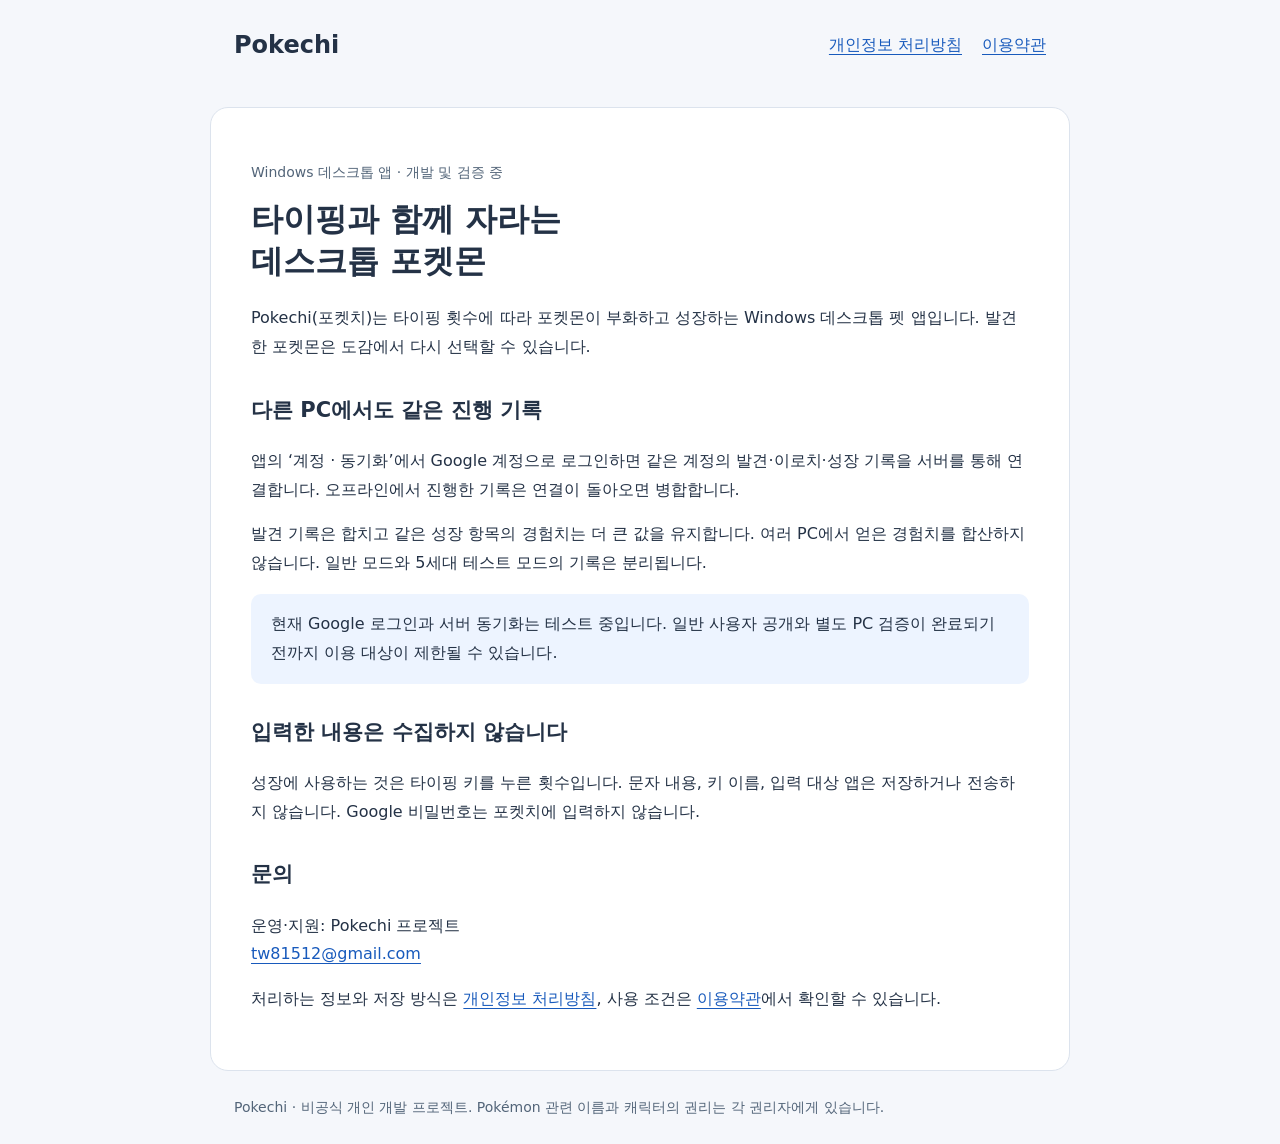
==== index.html @ 052d6621 "Add Pokechi public app and account data information" ====
<!doctype html><html lang="ko"><head><meta charset="utf-8"><meta name="viewport" content="width=device-width, initial-scale=1"><title>Pokechi — 데스크톱 포켓몬 성장 기록</title><meta name="description" content="Pokechi 데스크톱 앱과 Google 로그인 기반 포켓몬 진행 동기화 안내"><link rel="stylesheet" href="style.css"></head><body><header><a href="./">Pokechi</a><nav aria-label="주요 메뉴"><a href="privacy.html">개인정보 처리방침</a><a href="terms.html">이용약관</a></nav></header><main><p class="tag">Windows 데스크톱 앱 · 개발 및 검증 중</p><h1>타이핑과 함께 자라는<br>데스크톱 포켓몬</h1><p>Pokechi(포켓치)는 타이핑 횟수에 따라 포켓몬이 부화하고 성장하는 Windows 데스크톱 펫 앱입니다. 발견한 포켓몬은 도감에서 다시 선택할 수 있습니다.</p><h2>다른 PC에서도 같은 진행 기록</h2><p>앱의 ‘계정 · 동기화’에서 Google 계정으로 로그인하면 같은 계정의 발견·이로치·성장 기록을 서버를 통해 연결합니다. 오프라인에서 진행한 기록은 연결이 돌아오면 병합합니다.</p><p>발견 기록은 합치고 같은 성장 항목의 경험치는 더 큰 값을 유지합니다. 여러 PC에서 얻은 경험치를 합산하지 않습니다. 일반 모드와 5세대 테스트 모드의 기록은 분리됩니다.</p><div class="notice">현재 Google 로그인과 서버 동기화는 테스트 중입니다. 일반 사용자 공개와 별도 PC 검증이 완료되기 전까지 이용 대상이 제한될 수 있습니다.</div><h2>입력한 내용은 수집하지 않습니다</h2><p>성장에 사용하는 것은 타이핑 키를 누른 횟수입니다. 문자 내용, 키 이름, 입력 대상 앱은 저장하거나 전송하지 않습니다. Google 비밀번호는 포켓치에 입력하지 않습니다.</p><h2>문의</h2><p>운영·지원: Pokechi 프로젝트<br><a href="mailto:tw81512@gmail.com">tw81512@gmail.com</a></p><p>처리하는 정보와 저장 방식은 <a href="privacy.html">개인정보 처리방침</a>, 사용 조건은 <a href="terms.html">이용약관</a>에서 확인할 수 있습니다.</p></main><footer>Pokechi · 비공식 개인 개발 프로젝트. Pokémon 관련 이름과 캐릭터의 권리는 각 권리자에게 있습니다.</footer></body></html>
---- style.css ----
:root{font-family:system-ui,"Malgun Gothic",sans-serif;color:#243246;background:#f5f7fb;line-height:1.8}*{box-sizing:border-box}body{margin:0}header,main,footer{max-width:860px;margin:auto;padding:24px}header{display:flex;justify-content:space-between;align-items:center;gap:20px;flex-wrap:wrap}a{color:#185abc;text-underline-offset:4px}header>a{font-size:24px;font-weight:750;text-decoration:none;color:#243246}nav{display:flex;gap:20px;flex-wrap:wrap}main{background:white;border:1px solid #dce3ed;border-radius:18px;padding:40px;margin-top:16px}h1{font-size:32px;line-height:1.3;margin-top:0}h2{font-size:21px;margin-top:30px}p,ul{margin-top:12px}.tag{font-size:14px;color:#536579}.notice{padding:16px 20px;background:#edf4ff;border-radius:10px}footer{font-size:14px;color:#536579}@media(max-width:600px){main{margin:0 12px;padding:24px}h1{font-size:27px}header,footer{padding:20px}nav{gap:14px}}
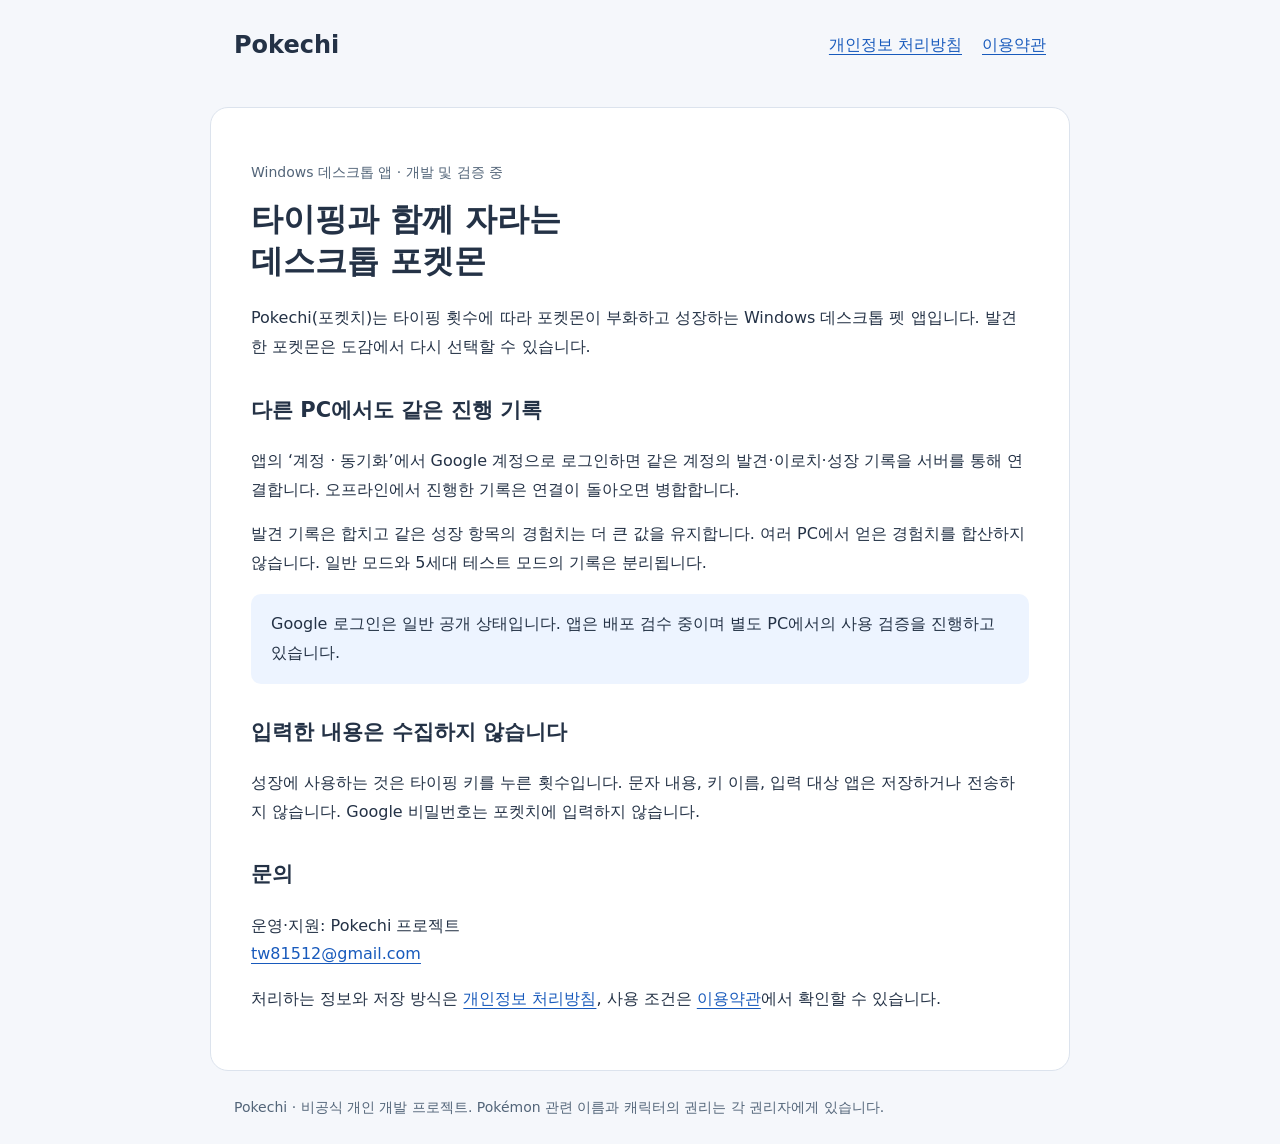
==== commit 18cad756: "Reflect production Google sign-in status" ====
--- a/index.html
+++ b/index.html
@@ -1 +1 @@
-<!doctype html><html lang="ko"><head><meta charset="utf-8"><meta name="viewport" content="width=device-width, initial-scale=1"><title>Pokechi — 데스크톱 포켓몬 성장 기록</title><meta name="description" content="Pokechi 데스크톱 앱과 Google 로그인 기반 포켓몬 진행 동기화 안내"><link rel="stylesheet" href="style.css"></head><body><header><a href="./">Pokechi</a><nav aria-label="주요 메뉴"><a href="privacy.html">개인정보 처리방침</a><a href="terms.html">이용약관</a></nav></header><main><p class="tag">Windows 데스크톱 앱 · 개발 및 검증 중</p><h1>타이핑과 함께 자라는<br>데스크톱 포켓몬</h1><p>Pokechi(포켓치)는 타이핑 횟수에 따라 포켓몬이 부화하고 성장하는 Windows 데스크톱 펫 앱입니다. 발견한 포켓몬은 도감에서 다시 선택할 수 있습니다.</p><h2>다른 PC에서도 같은 진행 기록</h2><p>앱의 ‘계정 · 동기화’에서 Google 계정으로 로그인하면 같은 계정의 발견·이로치·성장 기록을 서버를 통해 연결합니다. 오프라인에서 진행한 기록은 연결이 돌아오면 병합합니다.</p><p>발견 기록은 합치고 같은 성장 항목의 경험치는 더 큰 값을 유지합니다. 여러 PC에서 얻은 경험치를 합산하지 않습니다. 일반 모드와 5세대 테스트 모드의 기록은 분리됩니다.</p><div class="notice">현재 Google 로그인과 서버 동기화는 테스트 중입니다. 일반 사용자 공개와 별도 PC 검증이 완료되기 전까지 이용 대상이 제한될 수 있습니다.</div><h2>입력한 내용은 수집하지 않습니다</h2><p>성장에 사용하는 것은 타이핑 키를 누른 횟수입니다. 문자 내용, 키 이름, 입력 대상 앱은 저장하거나 전송하지 않습니다. Google 비밀번호는 포켓치에 입력하지 않습니다.</p><h2>문의</h2><p>운영·지원: Pokechi 프로젝트<br><a href="mailto:tw81512@gmail.com">tw81512@gmail.com</a></p><p>처리하는 정보와 저장 방식은 <a href="privacy.html">개인정보 처리방침</a>, 사용 조건은 <a href="terms.html">이용약관</a>에서 확인할 수 있습니다.</p></main><footer>Pokechi · 비공식 개인 개발 프로젝트. Pokémon 관련 이름과 캐릭터의 권리는 각 권리자에게 있습니다.</footer></body></html>
+<!doctype html><html lang="ko"><head><meta charset="utf-8"><meta name="viewport" content="width=device-width, initial-scale=1"><title>Pokechi — 데스크톱 포켓몬 성장 기록</title><meta name="description" content="Pokechi 데스크톱 앱과 Google 로그인 기반 포켓몬 진행 동기화 안내"><link rel="stylesheet" href="style.css"></head><body><header><a href="./">Pokechi</a><nav aria-label="주요 메뉴"><a href="privacy.html">개인정보 처리방침</a><a href="terms.html">이용약관</a></nav></header><main><p class="tag">Windows 데스크톱 앱 · 개발 및 검증 중</p><h1>타이핑과 함께 자라는<br>데스크톱 포켓몬</h1><p>Pokechi(포켓치)는 타이핑 횟수에 따라 포켓몬이 부화하고 성장하는 Windows 데스크톱 펫 앱입니다. 발견한 포켓몬은 도감에서 다시 선택할 수 있습니다.</p><h2>다른 PC에서도 같은 진행 기록</h2><p>앱의 ‘계정 · 동기화’에서 Google 계정으로 로그인하면 같은 계정의 발견·이로치·성장 기록을 서버를 통해 연결합니다. 오프라인에서 진행한 기록은 연결이 돌아오면 병합합니다.</p><p>발견 기록은 합치고 같은 성장 항목의 경험치는 더 큰 값을 유지합니다. 여러 PC에서 얻은 경험치를 합산하지 않습니다. 일반 모드와 5세대 테스트 모드의 기록은 분리됩니다.</p><div class="notice">Google 로그인은 일반 공개 상태입니다. 앱은 배포 검수 중이며 별도 PC에서의 사용 검증을 진행하고 있습니다.</div><h2>입력한 내용은 수집하지 않습니다</h2><p>성장에 사용하는 것은 타이핑 키를 누른 횟수입니다. 문자 내용, 키 이름, 입력 대상 앱은 저장하거나 전송하지 않습니다. Google 비밀번호는 포켓치에 입력하지 않습니다.</p><h2>문의</h2><p>운영·지원: Pokechi 프로젝트<br><a href="mailto:tw81512@gmail.com">tw81512@gmail.com</a></p><p>처리하는 정보와 저장 방식은 <a href="privacy.html">개인정보 처리방침</a>, 사용 조건은 <a href="terms.html">이용약관</a>에서 확인할 수 있습니다.</p></main><footer>Pokechi · 비공식 개인 개발 프로젝트. Pokémon 관련 이름과 캐릭터의 권리는 각 권리자에게 있습니다.</footer></body></html>
